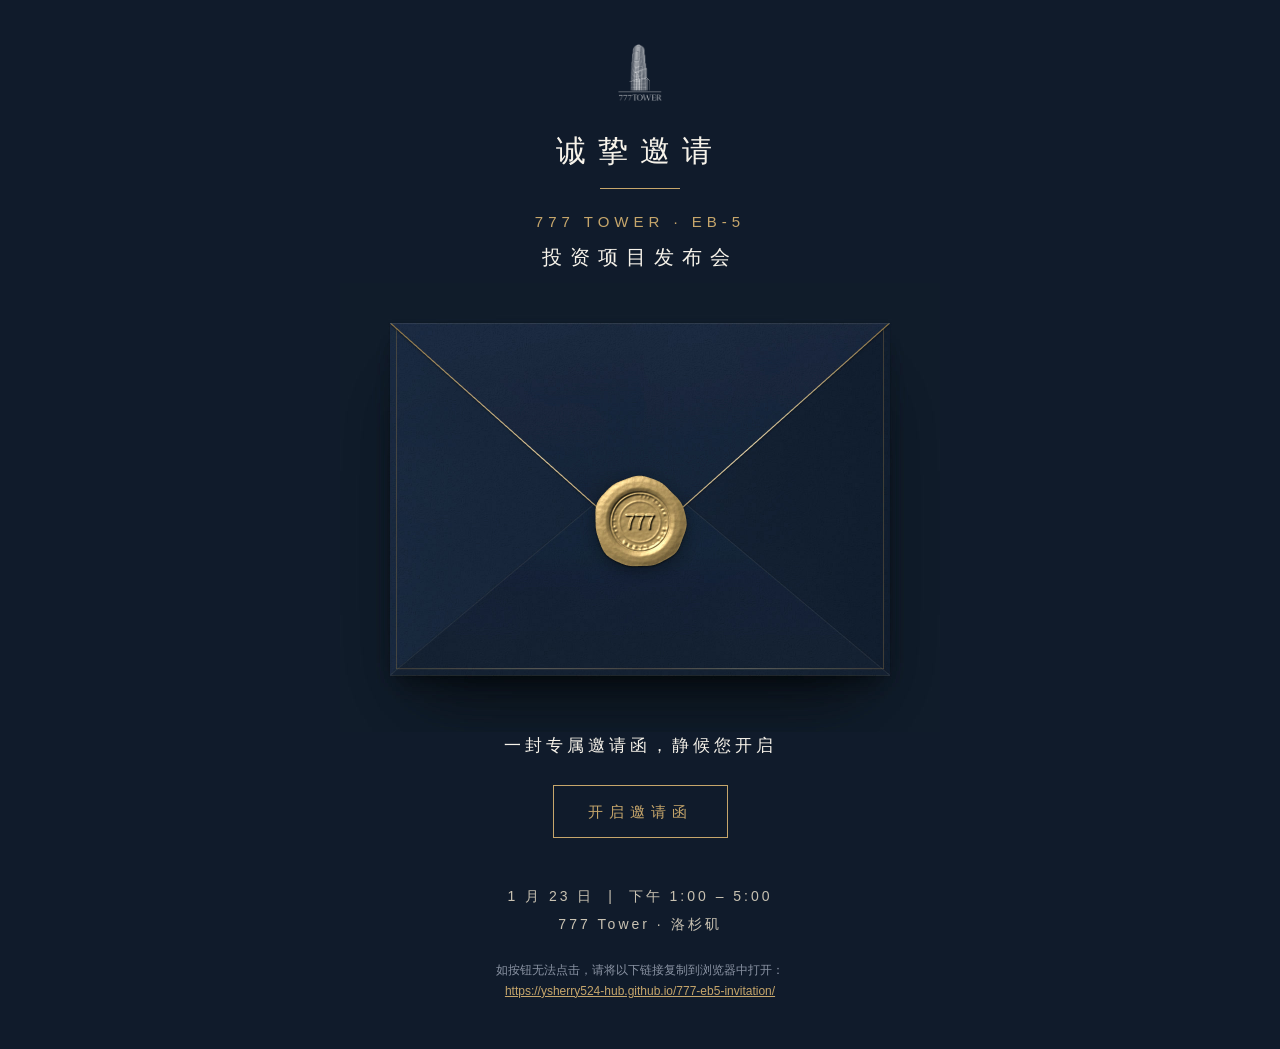
==== email/gmail.html @ 8c7b4677 "邮件：可直接复制进 Gmail 的版本 Co-Authored-By: Claude Opus 5.5 <noreply@anthropic.com>" ====
<!doctype html>
<html lang="zh-Hans" xmlns:v="urn:schemas-microsoft-com:vml" xmlns:o="urn:schemas-microsoft-com:office:office">
<head>
<meta charset="utf-8">
<meta name="viewport" content="width=device-width, initial-scale=1">
<meta name="x-apple-disable-message-reformatting">
<meta name="color-scheme" content="dark light">
<meta name="supported-color-schemes" content="dark light">
<title>复制到 Gmail · 777 EB-5 邀请函</title>
<!--[if mso]><style>table,td,a,span,p,center{font-family:'Microsoft YaHei',Arial,sans-serif !important;}</style><![endif]-->
<style>
  @media (max-width: 620px) {
    .px { padding-left: 20px !important; padding-right: 20px !important; }
    .h1 { font-size: 26px !important; letter-spacing: 8px !important; }
    .h2 { font-size: 13px !important; letter-spacing: 3px !important; }
  }
</style>
</head>
<body style="margin:0;padding:0;background-color:#101B2B;">
<!-- inbox preview text -->
<div style="display:none;max-height:0;overflow:hidden;opacity:0;color:#101B2B;">诚挚邀请您出席 777 Tower EB-5 投资项目发布会 · 1 月 23 日 下午 1:00 – 5:00</div>
<table role="presentation" width="100%" cellpadding="0" cellspacing="0" border="0" bgcolor="#101B2B" style="border-collapse:collapse;background-color:#101B2B;">
  <tr>
    <td align="center" style="padding:0;">
      <!--[if mso]><table role="presentation" width="600" cellpadding="0" cellspacing="0" border="0"><tr><td><![endif]-->
      <table role="presentation" width="100%" cellpadding="0" cellspacing="0" border="0" style="max-width:600px;border-collapse:collapse;">
        <tr>
          <td align="center" class="px" style="padding:44px 40px 0;">
            <img src="https://ysherry524-hub.github.io/777-eb5-invitation/img/logo-white.png" width="44" alt="777 Tower 标志" style="display:block;width:44px;height:auto;border:0;color:#C6A66B;font-family:Georgia,serif;font-size:14px;">
          </td>
        </tr>
        <tr>
          <td align="center" class="px h1" style="padding:30px 40px 0;font-family:'PingFang SC','Hiragino Sans GB','Noto Sans SC','Microsoft YaHei',Helvetica,Arial,sans-serif;font-size:30px;font-weight:300;line-height:1.3;letter-spacing:12px;color:#F7F3EA;">
            诚挚邀请
          </td>
        </tr>
        <tr>
          <td align="center" class="px" style="padding:18px 40px 0;">
            <table role="presentation" cellpadding="0" cellspacing="0" border="0"><tr><td width="80" height="1" bgcolor="#C6A66B" style="font-size:0;line-height:0;">&nbsp;</td></tr></table>
          </td>
        </tr>
        <tr>
          <td align="center" class="px h2" style="padding:18px 40px 0;font-family:'PingFang SC','Hiragino Sans GB','Noto Sans SC','Microsoft YaHei',Helvetica,Arial,sans-serif;font-size:15px;line-height:2;letter-spacing:5px;color:#C6A66B;">
            777 TOWER · EB-5<br><span style="font-size:20px;letter-spacing:8px;color:#F7F3EA;">投资项目发布会</span>
          </td>
        </tr>
        <tr>
          <td align="center" style="padding:6px 0 0;">
            <a href="https://ysherry524-hub.github.io/777-eb5-invitation/" target="_blank" style="display:block;text-decoration:none;">
              <img src="https://ysherry524-hub.github.io/777-eb5-invitation/email/envelope.jpg" width="600" alt="来自 777 Tower 的私人邀请函，点击开启" style="display:block;width:100%;max-width:600px;height:auto;border:0;outline:none;background-color:#101B2B;color:#C6A66B;font-family:Georgia,serif;font-size:16px;">
            </a>
          </td>
        </tr>
        <tr>
          <td align="center" class="px" style="padding:0 40px;font-family:'PingFang SC','Hiragino Sans GB','Noto Sans SC','Microsoft YaHei',Helvetica,Arial,sans-serif;font-size:17px;line-height:1.6;letter-spacing:4px;color:#F7F3EA;">
            一封专属邀请函，静候您开启
          </td>
        </tr>
        <tr>
          <td align="center" style="padding:26px 24px 0;">
            <!--[if mso]>
            <v:rect xmlns:v="urn:schemas-microsoft-com:vml" href="https://ysherry524-hub.github.io/777-eb5-invitation/" style="height:52px;v-text-anchor:middle;width:300px;" strokecolor="#C6A66B" strokeweight="1px" fill="false">
              <center style="color:#C6A66B;font-size:15px;letter-spacing:6px;">开启邀请函</center>
            </v:rect>
            <![endif]-->
            <!--[if !mso]><!-->
            <a href="https://ysherry524-hub.github.io/777-eb5-invitation/" target="_blank" style="display:inline-block;padding:18px 34px;border:1px solid #C6A66B;font-family:'PingFang SC','Hiragino Sans GB','Noto Sans SC','Microsoft YaHei',Helvetica,Arial,sans-serif;font-size:15px;line-height:1;letter-spacing:6px;color:#C6A66B;text-decoration:none;">开启邀请函</a>
            <!--<![endif]-->
          </td>
        </tr>
        <tr>
          <td align="center" class="px" style="padding:44px 40px 0;font-family:'PingFang SC','Hiragino Sans GB','Noto Sans SC','Microsoft YaHei',Helvetica,Arial,sans-serif;font-size:14px;line-height:2;letter-spacing:3px;color:#C9C2B2;">
            1 月 23 日 &nbsp;|&nbsp; 下午 1:00 – 5:00<br>
            777 Tower · 洛杉矶
          </td>
        </tr>
        <tr>
          <td align="center" class="px" style="padding:22px 40px 48px;font-family:'PingFang SC','Hiragino Sans GB','Noto Sans SC','Microsoft YaHei',Helvetica,Arial,sans-serif;font-size:12px;line-height:1.7;color:#8a93a3;">
            如按钮无法点击，请将以下链接复制到浏览器中打开：<br>
            <a href="https://ysherry524-hub.github.io/777-eb5-invitation/" style="color:#C6A66B;text-decoration:underline;word-break:break-all;">https://ysherry524-hub.github.io/777-eb5-invitation/</a>
          </td>
        </tr>
      </table>
      <!--[if mso]></td></tr></table><![endif]-->
    </td>
  </tr>
</table>
</body>
</html>
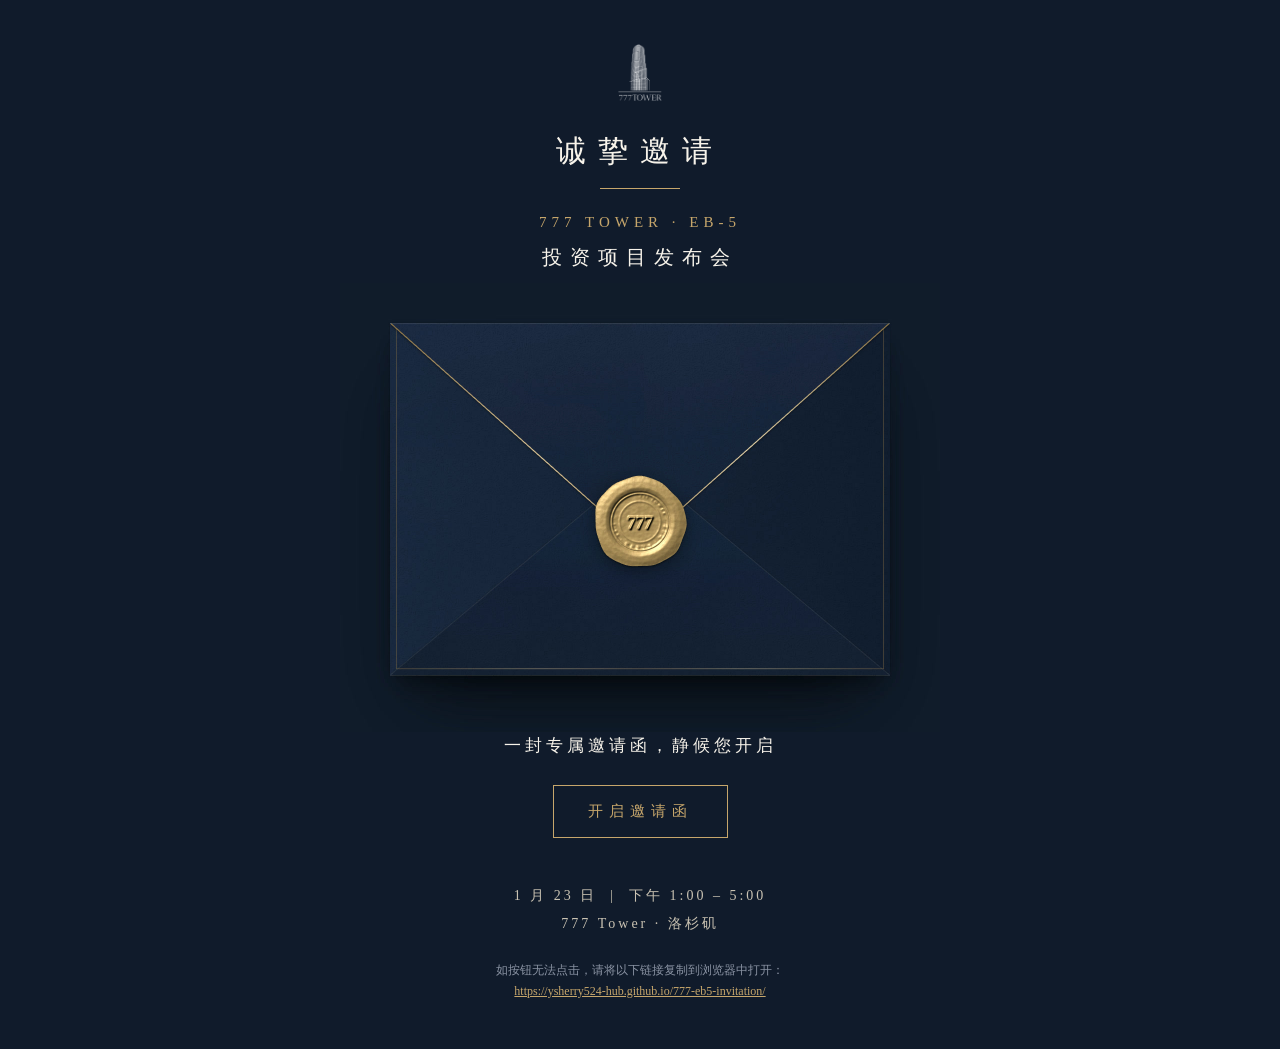
==== commit cc150a52: "字体换成朱雀仿宋（自托管子集）；邮件用系统仿宋 Co-Authored-By: Claude Opus 5.5 <noreply@anthropic.com>" ====
--- a/email/gmail.html
+++ b/email/gmail.html
@@ -7,7 +7,7 @@
 <meta name="color-scheme" content="dark light">
 <meta name="supported-color-schemes" content="dark light">
 <title>复制到 Gmail · 777 EB-5 邀请函</title>
-<!--[if mso]><style>table,td,a,span,p,center{font-family:'Microsoft YaHei',Arial,sans-serif !important;}</style><![endif]-->
+<!--[if mso]><style>table,td,a,span,p,center{font-family:'FangSong','SimSun',serif !important;}</style><![endif]-->
 <style>
   @media (max-width: 620px) {
     .px { padding-left: 20px !important; padding-right: 20px !important; }
@@ -30,7 +30,7 @@
           </td>
         </tr>
         <tr>
-          <td align="center" class="px h1" style="padding:30px 40px 0;font-family:'PingFang SC','Hiragino Sans GB','Noto Sans SC','Microsoft YaHei',Helvetica,Arial,sans-serif;font-size:30px;font-weight:300;line-height:1.3;letter-spacing:12px;color:#F7F3EA;">
+          <td align="center" class="px h1" style="padding:30px 40px 0;font-family:'STFangsong','FangSong','仿宋','Songti SC','STSong','SimSun',serif;font-size:30px;font-weight:300;line-height:1.3;letter-spacing:12px;color:#F7F3EA;">
             诚挚邀请
           </td>
         </tr>
@@ -40,7 +40,7 @@
           </td>
         </tr>
         <tr>
-          <td align="center" class="px h2" style="padding:18px 40px 0;font-family:'PingFang SC','Hiragino Sans GB','Noto Sans SC','Microsoft YaHei',Helvetica,Arial,sans-serif;font-size:15px;line-height:2;letter-spacing:5px;color:#C6A66B;">
+          <td align="center" class="px h2" style="padding:18px 40px 0;font-family:'STFangsong','FangSong','仿宋','Songti SC','STSong','SimSun',serif;font-size:15px;line-height:2;letter-spacing:5px;color:#C6A66B;">
             777 TOWER · EB-5<br><span style="font-size:20px;letter-spacing:8px;color:#F7F3EA;">投资项目发布会</span>
           </td>
         </tr>
@@ -52,7 +52,7 @@
           </td>
         </tr>
         <tr>
-          <td align="center" class="px" style="padding:0 40px;font-family:'PingFang SC','Hiragino Sans GB','Noto Sans SC','Microsoft YaHei',Helvetica,Arial,sans-serif;font-size:17px;line-height:1.6;letter-spacing:4px;color:#F7F3EA;">
+          <td align="center" class="px" style="padding:0 40px;font-family:'STFangsong','FangSong','仿宋','Songti SC','STSong','SimSun',serif;font-size:17px;line-height:1.6;letter-spacing:4px;color:#F7F3EA;">
             一封专属邀请函，静候您开启
           </td>
         </tr>
@@ -64,18 +64,18 @@
             </v:rect>
             <![endif]-->
             <!--[if !mso]><!-->
-            <a href="https://ysherry524-hub.github.io/777-eb5-invitation/" target="_blank" style="display:inline-block;padding:18px 34px;border:1px solid #C6A66B;font-family:'PingFang SC','Hiragino Sans GB','Noto Sans SC','Microsoft YaHei',Helvetica,Arial,sans-serif;font-size:15px;line-height:1;letter-spacing:6px;color:#C6A66B;text-decoration:none;">开启邀请函</a>
+            <a href="https://ysherry524-hub.github.io/777-eb5-invitation/" target="_blank" style="display:inline-block;padding:18px 34px;border:1px solid #C6A66B;font-family:'STFangsong','FangSong','仿宋','Songti SC','STSong','SimSun',serif;font-size:15px;line-height:1;letter-spacing:6px;color:#C6A66B;text-decoration:none;">开启邀请函</a>
             <!--<![endif]-->
           </td>
         </tr>
         <tr>
-          <td align="center" class="px" style="padding:44px 40px 0;font-family:'PingFang SC','Hiragino Sans GB','Noto Sans SC','Microsoft YaHei',Helvetica,Arial,sans-serif;font-size:14px;line-height:2;letter-spacing:3px;color:#C9C2B2;">
+          <td align="center" class="px" style="padding:44px 40px 0;font-family:'STFangsong','FangSong','仿宋','Songti SC','STSong','SimSun',serif;font-size:14px;line-height:2;letter-spacing:3px;color:#C9C2B2;">
             1 月 23 日 &nbsp;|&nbsp; 下午 1:00 – 5:00<br>
             777 Tower · 洛杉矶
           </td>
         </tr>
         <tr>
-          <td align="center" class="px" style="padding:22px 40px 48px;font-family:'PingFang SC','Hiragino Sans GB','Noto Sans SC','Microsoft YaHei',Helvetica,Arial,sans-serif;font-size:12px;line-height:1.7;color:#8a93a3;">
+          <td align="center" class="px" style="padding:22px 40px 48px;font-family:'STFangsong','FangSong','仿宋','Songti SC','STSong','SimSun',serif;font-size:12px;line-height:1.7;color:#8a93a3;">
             如按钮无法点击，请将以下链接复制到浏览器中打开：<br>
             <a href="https://ysherry524-hub.github.io/777-eb5-invitation/" style="color:#C6A66B;text-decoration:underline;word-break:break-all;">https://ysherry524-hub.github.io/777-eb5-invitation/</a>
           </td>
